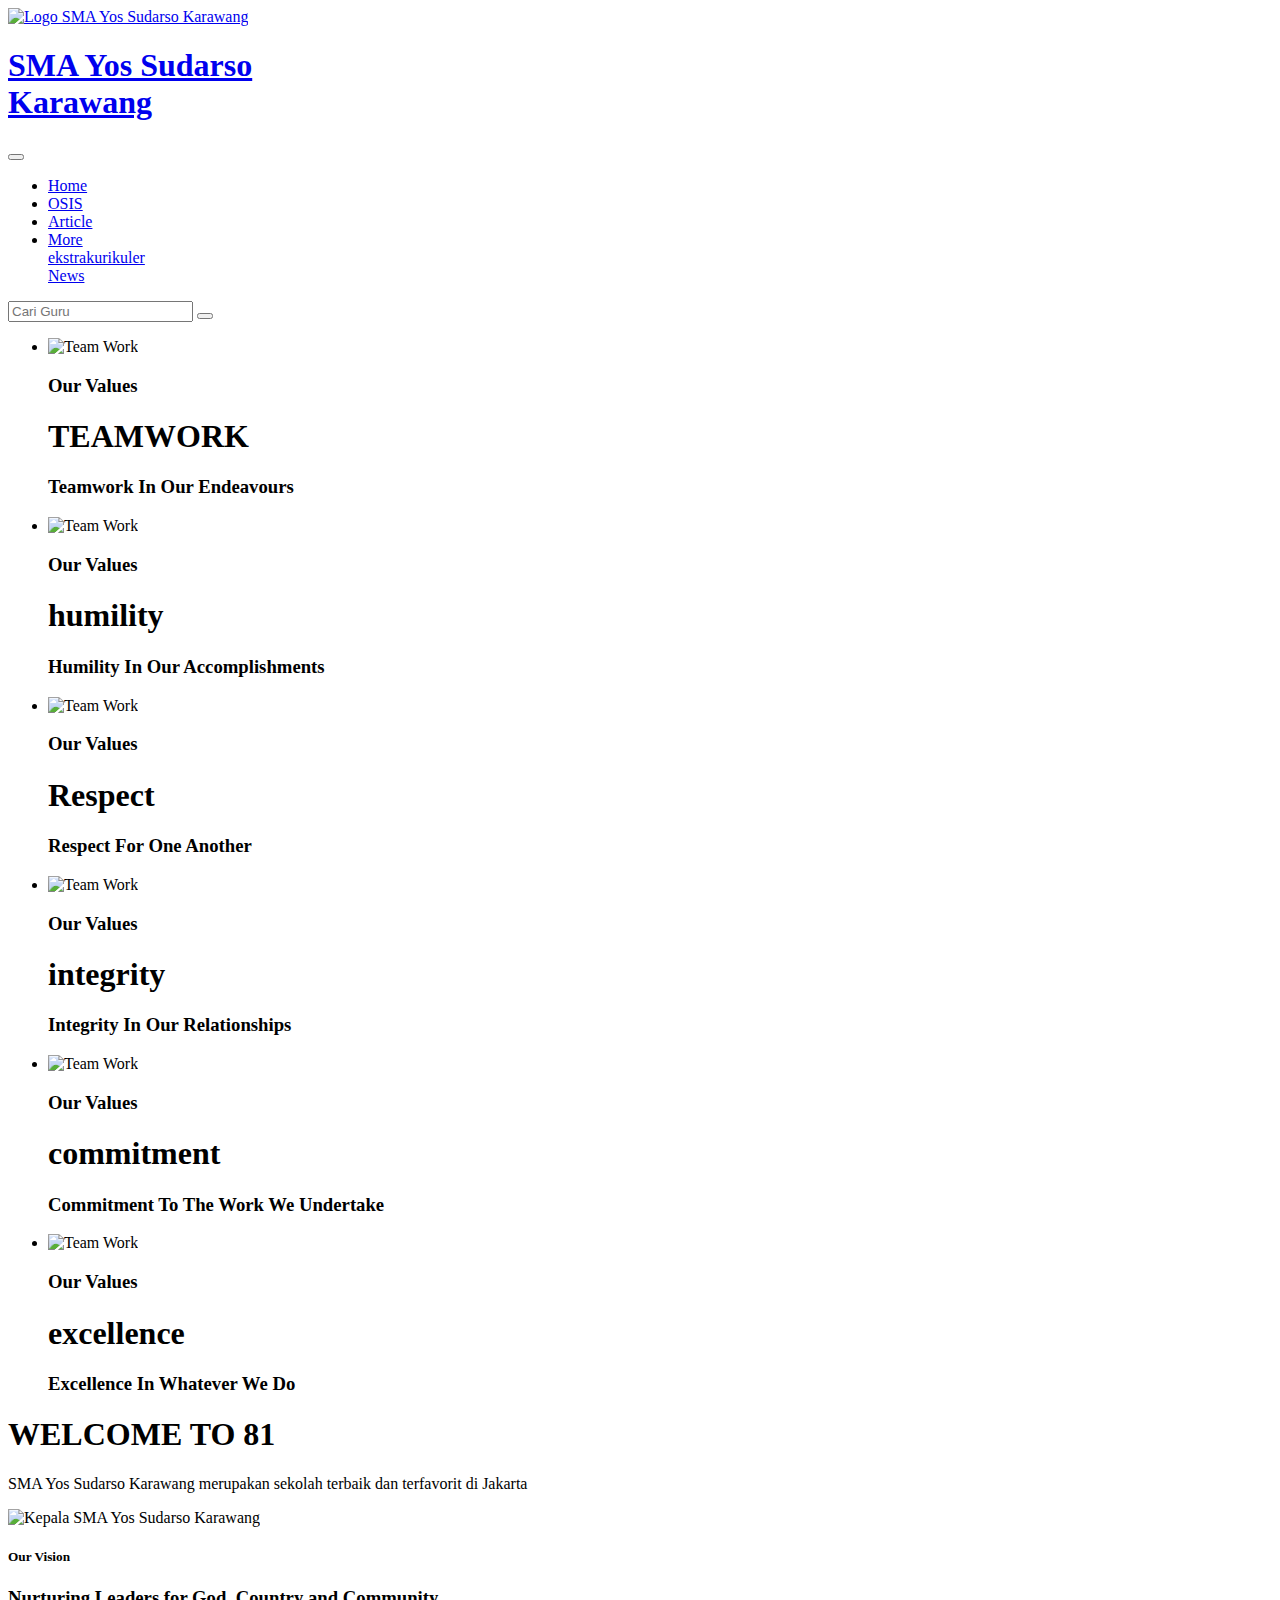
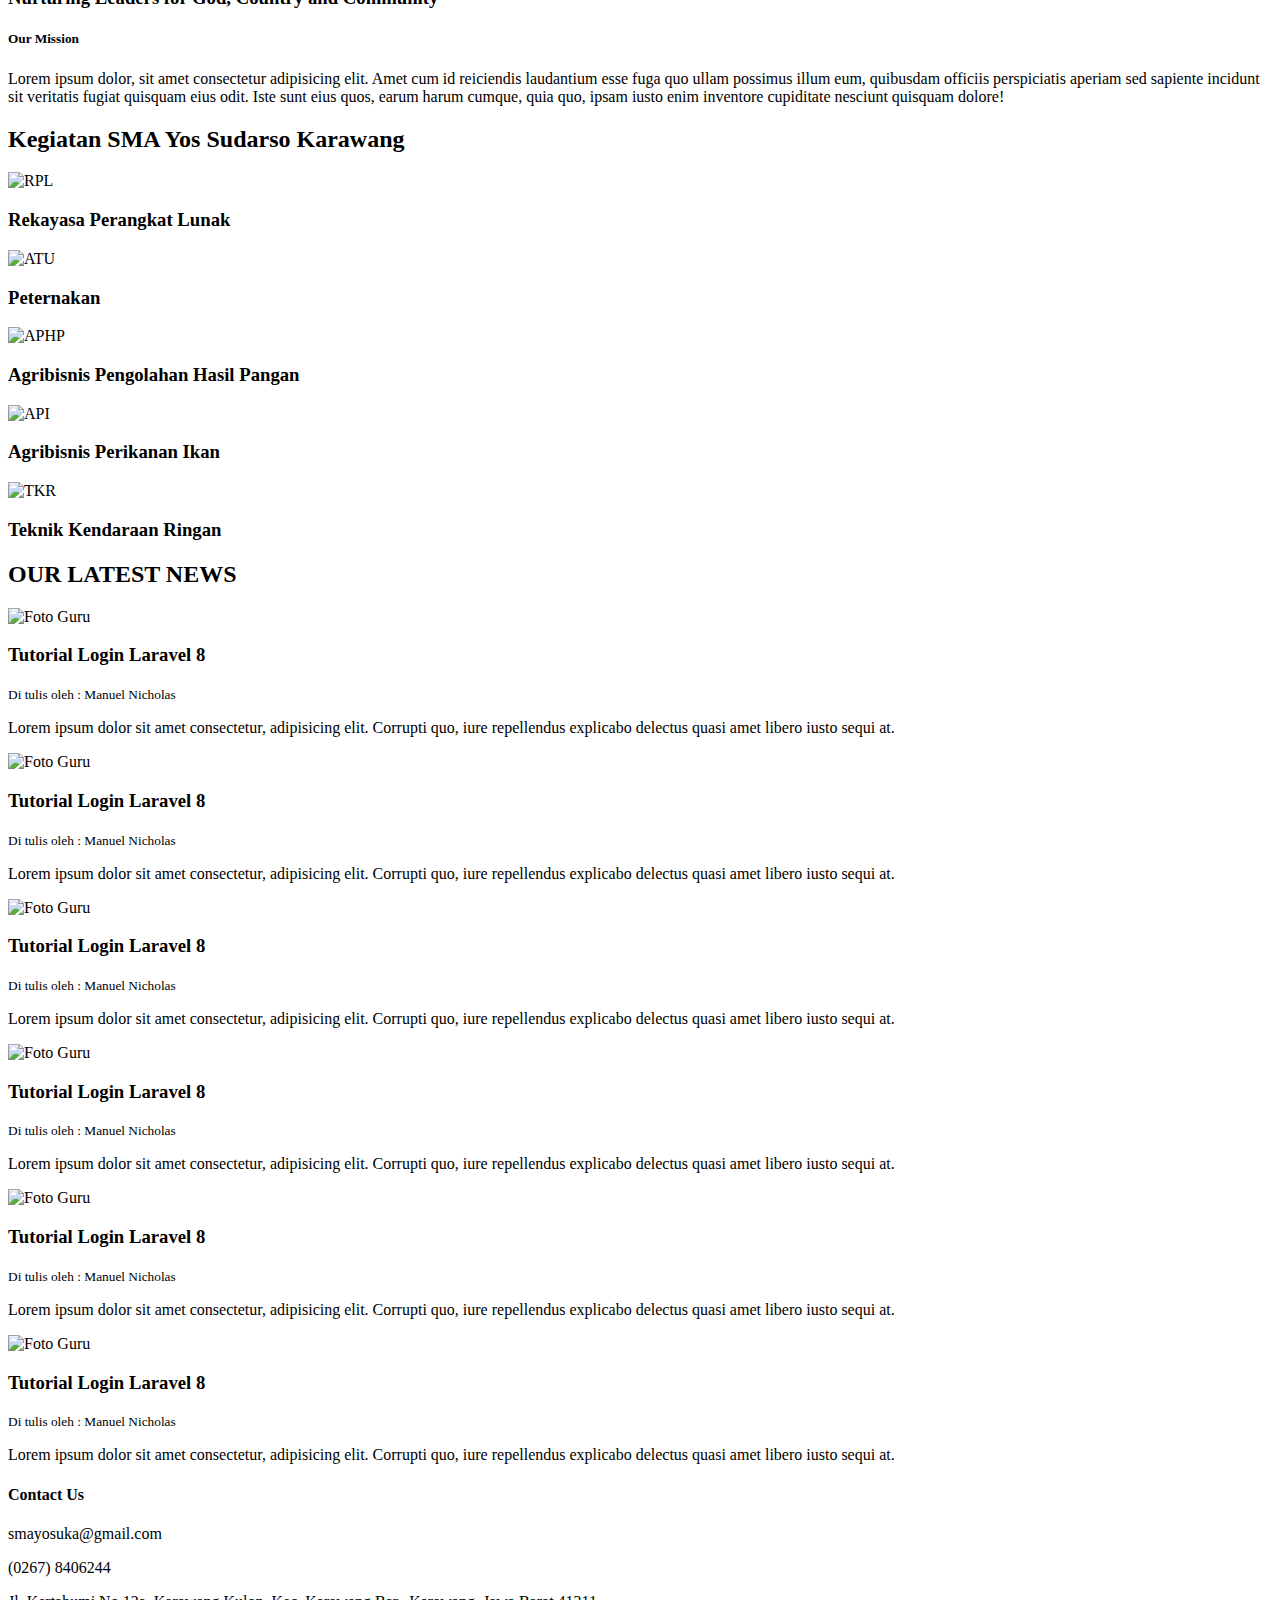
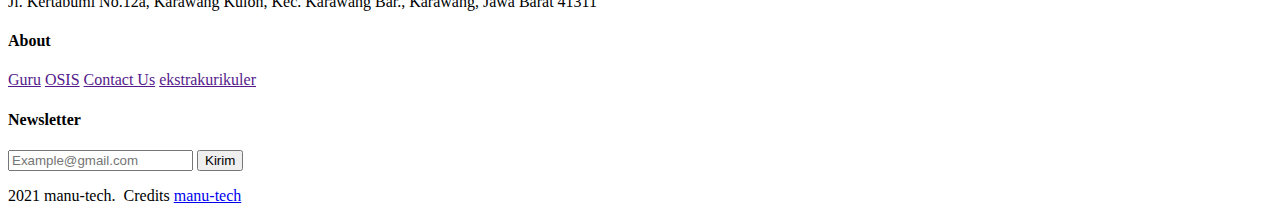
==== index.html @ bdf991b9 "Create index.html" ====
<!DOCTYPE html>
<html lang="en">

<head>
    <meta charset="UTF-8">
    <meta name="viewport" content="width=device-width, initial-scale=1.0">
    <meta http-equiv="Content-Type" content="text/html;charset=UTF-8">
    <meta http-equiv="X-UA-Compatible" content="IE=7">
    <meta http-equiv="X-UA-Compatible" content="ie=edge">
    <meta name="keywords" content="">
    <meta name="description" content="">

    <title>SMA Yos Sudarso Karawang</title>
    <link rel="stylesheet" href="css/style.css">
    <link rel="shortcut icon" href="images/logo81-transparent.png" type="image/x-icon">

    <!-- font awesome -->
    <link rel="stylesheet" href="https://cdnjs.cloudflare.com/ajax/libs/font-awesome/5.15.3/css/all.min.css" integrity="sha512-iBBXm8fW90+nuLcSKlbmrPcLa0OT92xO1BIsZ+ywDWZCvqsWgccV3gFoRBv0z+8dLJgyAHIhR35VZc2oM/gI1w==" crossorigin="anonymous" referrerpolicy="no-referrer" />

    <script src="https://cdnjs.cloudflare.com/ajax/libs/font-awesome/5.15.3/js/all.min.js" integrity="sha512-RXf+QSDCUQs5uwRKaDoXt55jygZZm2V++WUZduaU/Ui/9EGp3f/2KZVahFZBKGH0s774sd3HmrhUy+SgOFQLVQ==" crossorigin="anonymous" referrerpolicy="no-referrer"></script>


    <!-- boot <--></-->
    <link rel="stylesheet" href="https://cdn.jsdelivr.net/npm/bootstrap@4.6.0/dist/css/bootstrap.min.css" integrity="sha384-B0vP5xmATw1+K9KRQjQERJvTumQW0nPEzvF6L/Z6nronJ3oUOFUFpCjEUQouq2+l" crossorigin="anonymous">

    <script src="https://code.jquery.com/jquery-3.5.1.slim.min.js" integrity="sha384-DfXdz2htPH0lsSSs5nCTpuj/zy4C+OGpamoFVy38MVBnE+IbbVYUew+OrCXaRkfj" crossorigin="anonymous"></script>
    
    <script src="https://cdn.jsdelivr.net/npm/bootstrap@4.6.0/dist/js/bootstrap.bundle.min.js" integrity="sha384-Piv4xVNRyMGpqkS2by6br4gNJ7DXjqk09RmUpJ8jgGtD7zP9yug3goQfGII0yAns" crossorigin="anonymous"></script>


    <!-- lightslider -->
    <link rel="stylesheet" href="https://cdnjs.cloudflare.com/ajax/libs/lightslider/1.1.6/css/lightslider.css" integrity="sha512-+1GzNJIJQ0SwHimHEEDQ0jbyQuglxEdmQmKsu8KI7QkMPAnyDrL9TAnVyLPEttcTxlnLVzaQgxv2FpLCLtli0A==" crossorigin="anonymous" referrerpolicy="no-referrer" />
    
    <script src="https://cdnjs.cloudflare.com/ajax/libs/lightslider/1.1.6/js/lightslider.min.js" integrity="sha512-Gfrxsz93rxFuB7KSYlln3wFqBaXUc1jtt3dGCp+2jTb563qYvnUBM/GP2ZUtRC27STN/zUamFtVFAIsRFoT6/w==" crossorigin="anonymous" referrerpolicy="no-referrer"></script>
</head>

<body>
    <nav class="navbar navbar-expand-lg navbar-light  navbarHome fixed-top">
        <div class="container">

            <a class="navbar-brand" href="#">
                <img src="images/logo81-transparent.png" alt="Logo SMA Yos Sudarso Karawang">
                <h1>SMA Yos Sudarso<br>Karawang</h1>
            </a>

            <button class="navbar-toggler hamburger" type="button" data-toggle="collapse"
                data-target="#navbarSupportedContent" aria-controls="navbarSupportedContent" aria-expanded="false"
                aria-label="Toggle navigation">
                <span class="navbar-toggler-icon"></span>
            </button>

            <div class="collapse navbar-collapse" id="navbarSupportedContent">
                <ul class="navbar-nav mr-auto ml-auto">
                    <li class="nav-item active">
                        <a class="nav-link" href="index.html">Home</a>
                    </li>

                    <li class="nav-item active">
                        <a class="nav-link" href="OSIS.html">OSIS</a>
                    </li>

                    <li class="nav-item active">
                        <a class="nav-link" href="Guru.html">Article</a>
                    </li>

                    <li class="nav-item active">
                        <a href="#" class="nav-link dropdown-toggle" id="dropdownMenuLink" role="button"
                            data-toggle="dropdown" aria-haspopup="true" aria-expanded="false">
                            More
                        </a>

                        <div class="dropdown-menu" aria-labelledby="dropdownMenuOffset">
                            <a class="dropdown-item" href="ekstrakurikuler.html">ekstrakurikuler</a>
                            <div class="dropdown-divider"></div>
                            <a class="dropdown-item" href="kontak.html">News</a>
                        </div>
                    </li>
                </ul>
                <form class="form-inline my-2 my-lg-0">

                    <input class="form-control sm-2" type="search" placeholder="Cari Guru" aria-label="Search">

                    <button class="btn btn-primary sm-0" type="submit">
                        <i class="fas fa-search"></i>
                    </button>

                </form>
            </div>

        </div>
    </nav>




    <ul id="autoWidth" class="cs-hidden">
        <li class="item-a">
            <section class="slideshow">
                <img class="satu" src="images/banner-shd.png" alt="Team Work">
                <div class="shadow"></div>
                <div class="container">
                    <div class="mainText">
                        <div class="garis"></div>
                        <h3>Our Values</h3>
                        <h1>TEAMWORK</h1>
                    </div>

                    <h3>Teamwork In Our Endeavours</h3>
                </div>
            </section>
        </li>

        <li class="item-a">
            <section class="slideshow">
                <img class="dua" src="images/banner-shd.png" alt="Team Work">
                <div class="shadow"></div>
                <div class="container">
                    <div class="mainText">
                        <div class="garis"></div>
                        <h3>Our Values</h3>
                        <h1>humility</h1>
                    </div>

                    <h3>Humility In Our Accomplishments</h3>
                </div>
            </section>
        </li>

        <li class="item-a">
            <section class="slideshow">
                <img class="tiga" src="images/banner-shd.png" alt="Team Work">
                <div class="shadow"></div>
                <div class="container">
                    <div class="mainText">
                        <div class="garis"></div>
                        <h3>Our Values</h3>
                        <h1>Respect</h1>
                    </div>

                    <h3>Respect For One Another</h3>
                </div>
            </section>
        </li>

        <li class="item-a">
            <section class="slideshow">
                <img class="empat" src="images/banner-shd.png" alt="Team Work">
                <div class="shadow"></div>
                <div class="container">
                    <div class="mainText">
                        <div class="garis"></div>
                        <h3>Our Values</h3>
                        <h1>integrity</h1>
                    </div>

                    <h3>Integrity In Our Relationships</h3>
                </div>
            </section>
        </li>

        <li class="item-a">
            <section class="slideshow">
                <img class="lima" src="images/banner-shd.png" alt="Team Work">
                <div class="shadow"></div>
                <div class="container">
                    <div class="mainText">
                        <div class="garis"></div>
                        <h3>Our Values</h3>
                        <h1>commitment</h1>
                    </div>

                    <h3>Commitment To The Work We Undertake</h3>
                </div>
            </section>
        </li>


        <li class="item-a">
            <section class="slideshow">
                <img class="enam" src="images/banner-shd.png" alt="Team Work">
                <div class="shadow"></div>
                <div class="container">
                    <div class="mainText">
                        <div class="garis"></div>
                        <h3>Our Values</h3>
                        <h1>excellence</h1>
                    </div>

                    <h3>Excellence In Whatever We Do</h3>
                </div>
            </section>
        </li>

    </ul>







    <div class="sambutan">
        <h1>WELCOME TO 81</h1>
        <p>
            SMA Yos Sudarso Karawang merupakan sekolah terbaik dan terfavorit di Jakarta<br>
        </p>
    </div>


    <div class="kepsek">
        <div class="container">
            <img src="images/kepsek.png" alt="Kepala SMA Yos Sudarso Karawang">

            <div class="visiMisi">

                <div class="visi">
                    <h5>Our Vision</h5>
                    <h3>Nurturing Leaders for God, Country and Community</h3>
                </div>

                <div class="misi">
                    <h5>Our Mission</h5>
                    <p>
                        Lorem ipsum dolor, sit amet consectetur adipisicing elit. Amet cum id reiciendis laudantium esse
                        fuga quo ullam possimus illum eum, quibusdam officiis perspiciatis aperiam sed sapiente incidunt
                        sit veritatis fugiat quisquam eius odit. Iste sunt eius quos, earum harum cumque, quia quo,
                        ipsam iusto enim inventore cupiditate nesciunt quisquam dolore!
                    </p>
                </div>

            </div>

        </div>
    </div>


    <!-- jurusan -->
    <div class="jurusan">
        <div class="container">
            <h2>Kegiatan SMA Yos Sudarso Karawang</h2>

            <div class="boxJurusan">

                <div class="perBox">
                    <img src="images/1.jpg" alt="RPL">
                    <h3>Rekayasa Perangkat Lunak</h3>
                </div>

                <div class="perBox">
                    <img src="images/2.jpeg" alt="ATU">
                    <h3>Peternakan</h3>
                </div>

                <div class="perBox">
                    <img src="images/3.jpeg" alt="APHP">
                    <h3>Agribisnis Pengolahan Hasil Pangan</h3>
                </div>

                <div class="perBox">
                    <img src="images/4.jpeg" alt="API">
                    <h3>Agribisnis Perikanan Ikan</h3>
                </div>

                <!-- <div class="perBox">
                    <img src="images/6.jpg" alt="AKUTANSI">
                    <h3>Akutansi Keuangan & Lembaga</h3>
                </div> -->


                <div class="perBox">
                    <img src="images/5.jpeg" alt="TKR">
                    <h3>Teknik Kendaraan Ringan</h3>
                </div>

            </div>
        </div>
    </div>


    <div class="containerGuruHome container">
        <h2>OUR LATEST NEWS</h2>

        <div class="GuruHome">


            <a class="perGuruHome">
                <img src="images/1.jpg" alt="Foto Guru">
                <h3>Tutorial Login Laravel 8</h3>
                <small>Di tulis oleh : <span>Manuel Nicholas</span></small>
                <p>
                    Lorem ipsum dolor sit amet consectetur, adipisicing elit. Corrupti quo, iure repellendus explicabo
                    delectus quasi amet libero iusto sequi at.
                </p>
            </a>

            <a class="perGuruHome">
                <img src="images/1.jpg" alt="Foto Guru">
                <h3>Tutorial Login Laravel 8</h3>
                <small>Di tulis oleh : <span>Manuel Nicholas</span></small>
                <p>
                    Lorem ipsum dolor sit amet consectetur, adipisicing elit. Corrupti quo, iure repellendus explicabo
                    delectus quasi amet libero iusto sequi at.
                </p>
            </a>


            <a class="perGuruHome">
                <img src="images/1.jpg" alt="Foto Guru">
                <h3>Tutorial Login Laravel 8</h3>
                <small>Di tulis oleh : <span>Manuel Nicholas</span></small>
                <p>
                    Lorem ipsum dolor sit amet consectetur, adipisicing elit. Corrupti quo, iure repellendus explicabo
                    delectus quasi amet libero iusto sequi at.
                </p>
            </a>


            <a class="perGuruHome">
                <img src="images/1.jpg" alt="Foto Guru">
                <h3>Tutorial Login Laravel 8</h3>
                <small>Di tulis oleh : <span>Manuel Nicholas</span></small>
                <p>
                    Lorem ipsum dolor sit amet consectetur, adipisicing elit. Corrupti quo, iure repellendus
                    explicabo
                    delectus quasi amet libero iusto sequi at.
                </p>
            </a>


            <a class="perGuruHome">
                <img src="images/1.jpg" alt="Foto Guru">
                <h3>Tutorial Login Laravel 8</h3>
                <small>Di tulis oleh : <span>Manuel Nicholas</span></small>
                <p>
                    Lorem ipsum dolor sit amet consectetur, adipisicing elit. Corrupti quo, iure repellendus
                    explicabo
                    delectus quasi amet libero iusto sequi at.
                </p>
            </a>


            <a class="perGuruHome">
                <img src="images/1.jpg" alt="Foto Guru">
                <h3>Tutorial Login Laravel 8</h3>
                <small>Di tulis oleh : <span>Manuel Nicholas</span></small>
                <p>
                    Lorem ipsum dolor sit amet consectetur, adipisicing elit. Corrupti quo, iure repellendus
                    explicabo
                    delectus quasi amet libero iusto sequi at.
                </p>
            </a>



        </div>
    </div>
















    <!-- sosmed icon -->
    <div class="iconBox">
        <a href="" class="perIconBox wa">
            <i class="fab fa-whatsapp"></i>
        </a>

        <a href="" class="perIconBox fb">
            <i class="fab fa-facebook-f"></i>
        </a>

        <a href="" class="perIconBox ig">
            <i class="fab fa-instagram"></i>
        </a>

        <a href="" class="perIconBox yt">
            <i class="fab fa-youtube"></i>
        </a>

        <a href="" class="perIconBox linkin">
            <i class="fab fa-linkedin-in"></i>
        </a>
    </div>

    <div class="footer">

        <div class="container">
            <div class="row">
                <div class="col-md-4">
                    <h4 class="my-4 text-white text-center">Contact Us</h4>

                    <div class="footerContactUs">

                        <div class="perFooterContactUs">
                            <i class="fas text-white fa-envelope"></i>
                            <p class="text-white">smayosuka@gmail.com</p>
                        </div>

                        <div class="perFooterContactUs">
                            <i class="fas text-white fa-phone-alt"></i>
                            <p class="text-white">(0267) 8406244</p>
                        </div>

                        <div class="perFooterContactUs">
                            <i class="fas text-white fa-road"></i>
                            <p class="text-white"> Jl. Kertabumi No.12a, Karawang Kulon, Kec. Karawang Bar., Karawang, Jawa Barat 41311</p>
                        </div>

                    </div>

                </div>






                <div class="col-md-4">
                    <h4 class="my-4 text-center text-white">About</h4>
                    <div class="footerAbout">
                        <a href="" class="text-white">Guru</a>
                        <a href="" class="text-white">OSIS</a>
                        <a href="" class="text-white">Contact Us</a>
                        <a href="" class="text-white">ekstrakurikuler</a>
                    </div>
                </div>


                <div class="col-md-4 text-center">
                    <h4 class="my-4 text-white">Newsletter</h4>
                    <form>

                        <div class="form-group">
                            <input class="form-control" type="search" placeholder="Example@gmail.com"
                                aria-label="Search">
                            <button class="btn btn-primary btn-newsletter" type="submit">Kirim</button>
                        </div>

                    </form>
                </div>
            </div>
        </div>
    </div>












    <div class="footerCopyright">
        <p class="text-white">
            <i class="far fa-copyright"></i>2021 <span>manu-tech</span>.&nbsp; Credits <a
                href="https://github.com/kelinforjenni">manu-tech</a>
        </p>
    </div>




    <script src="js/script.js"></script>
</body>

</html>
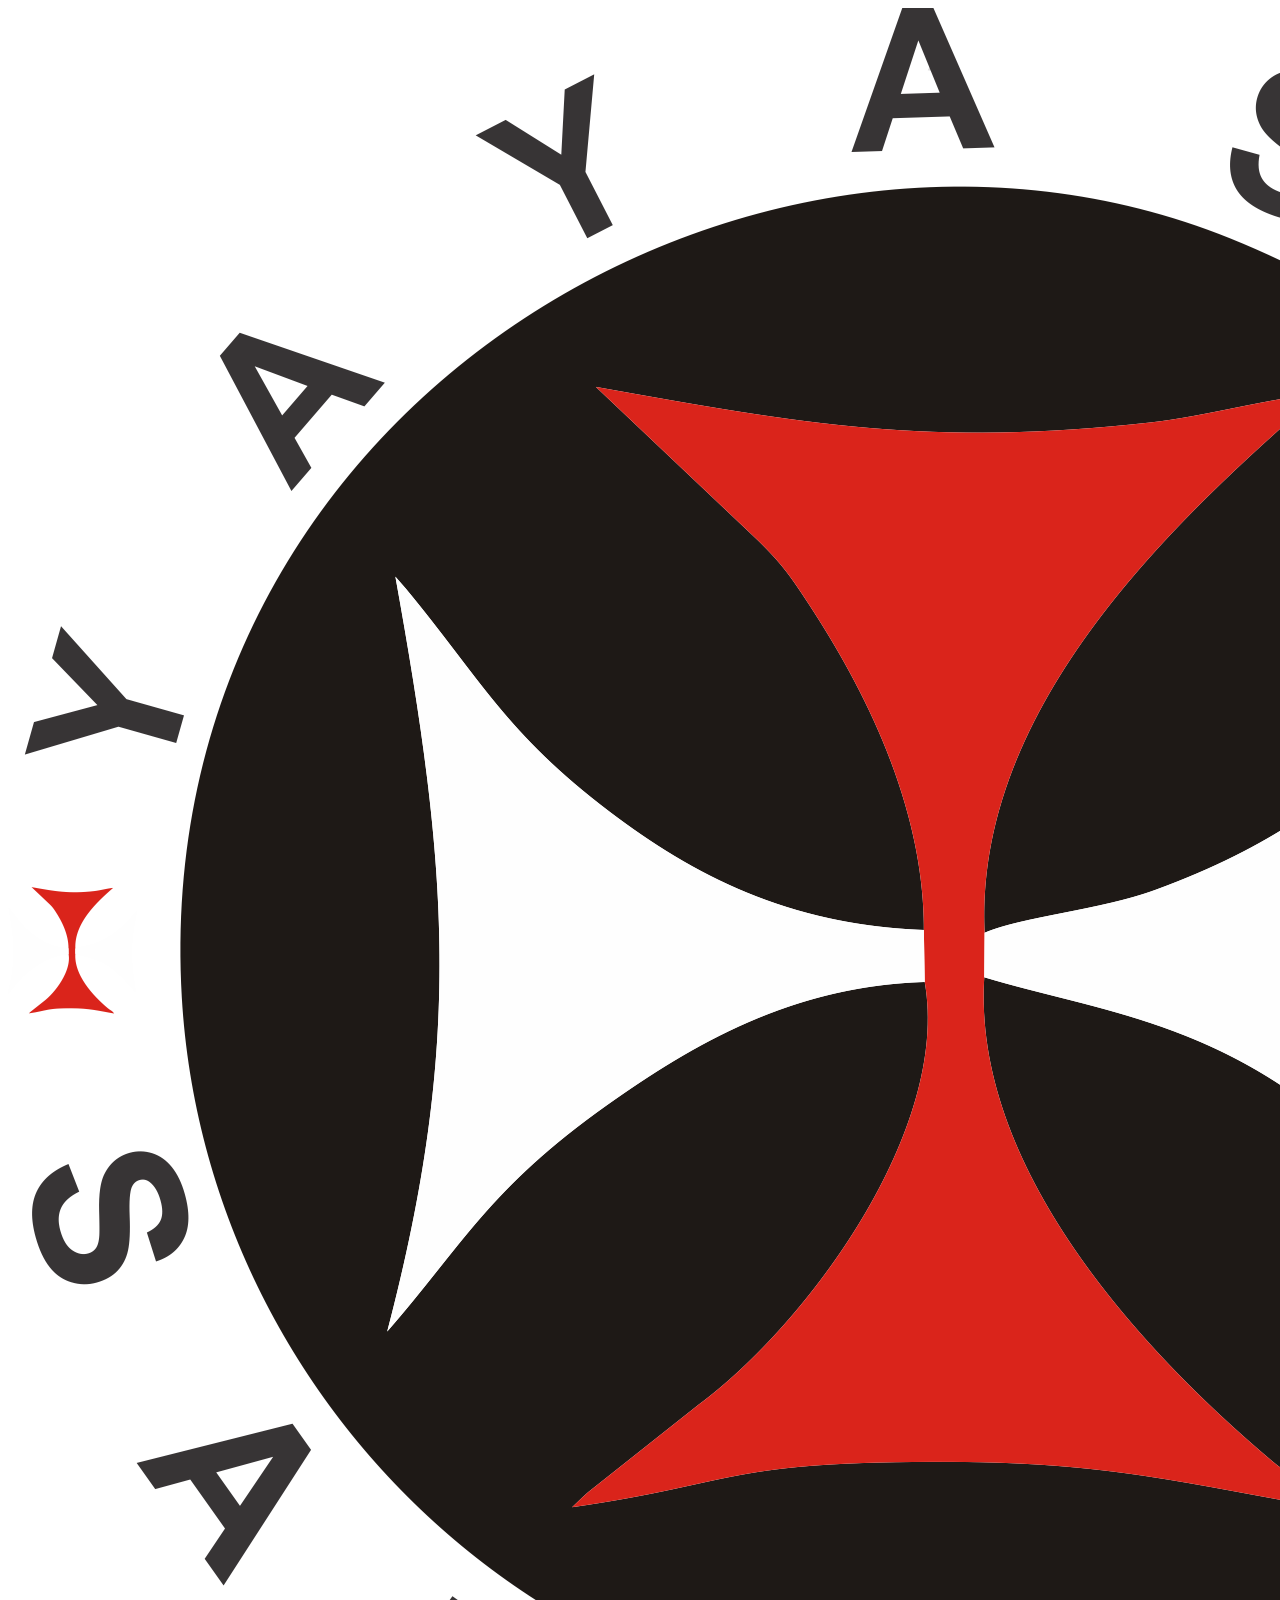
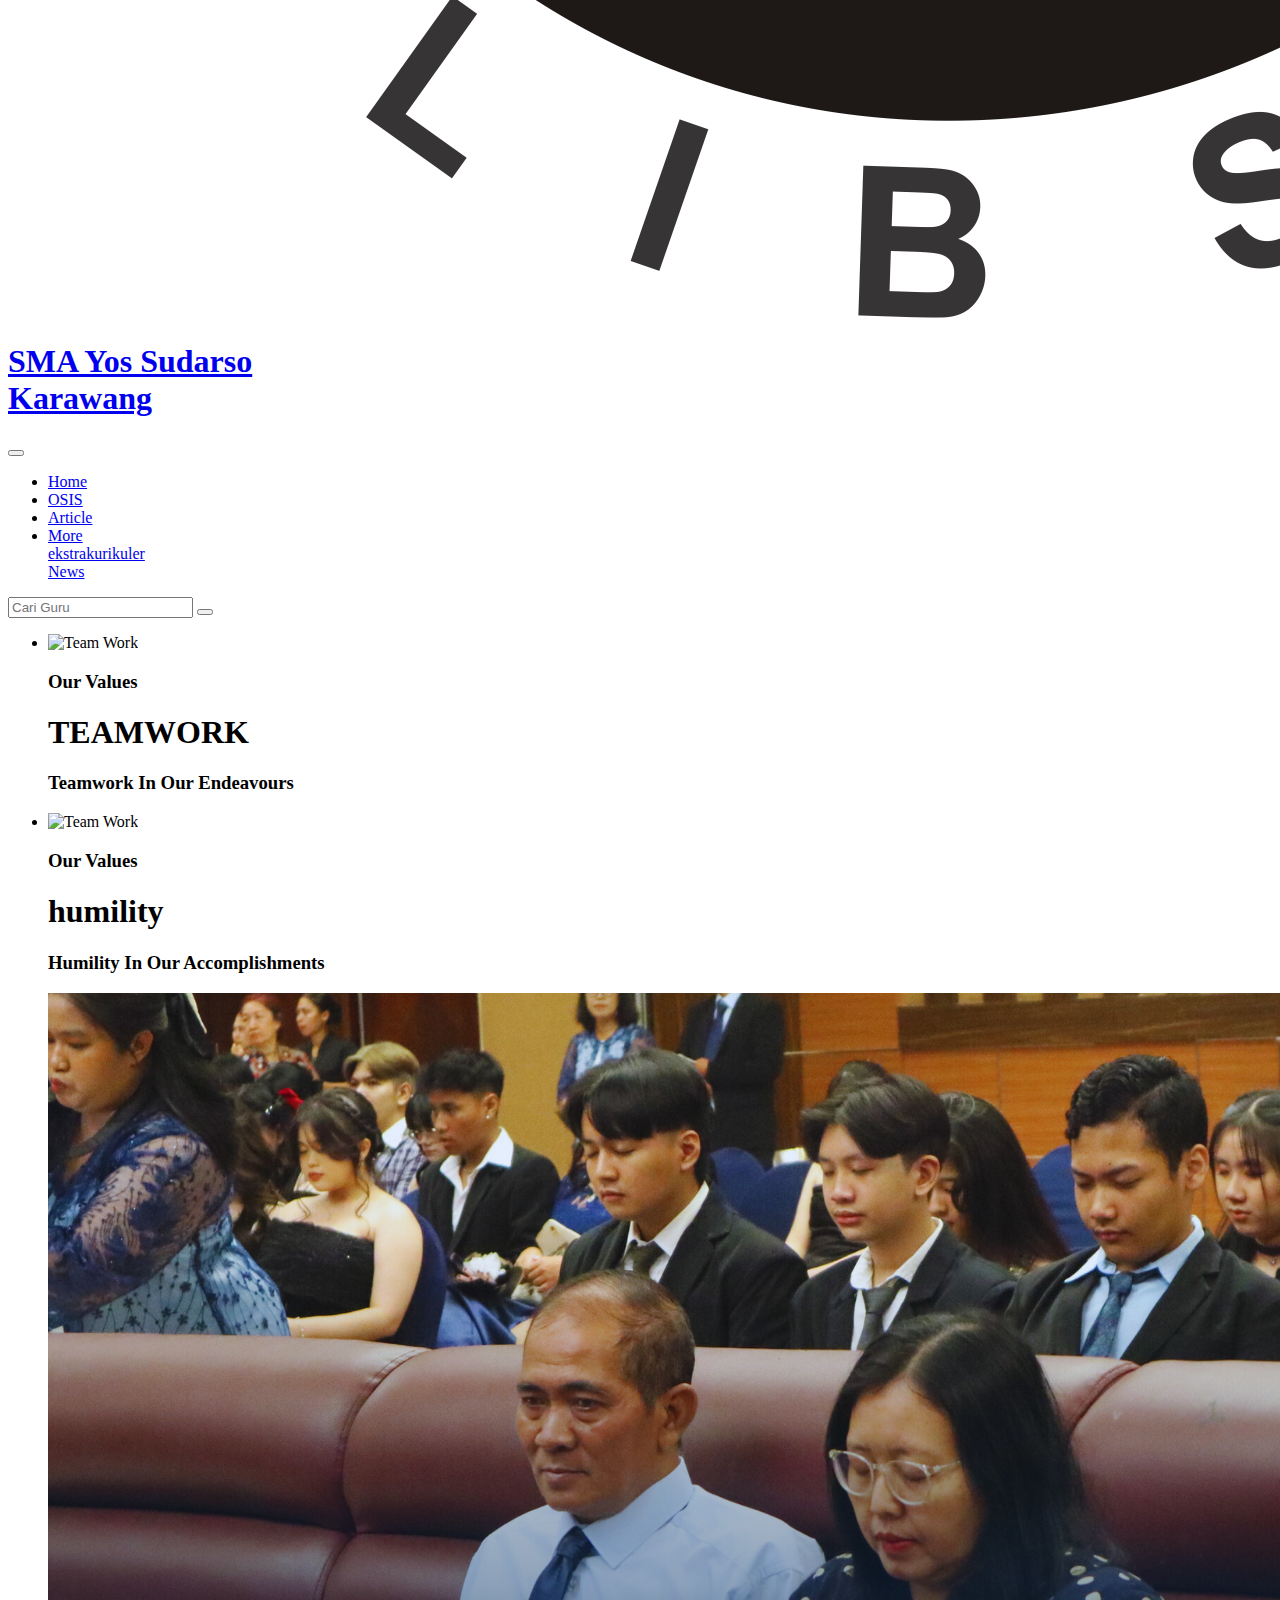
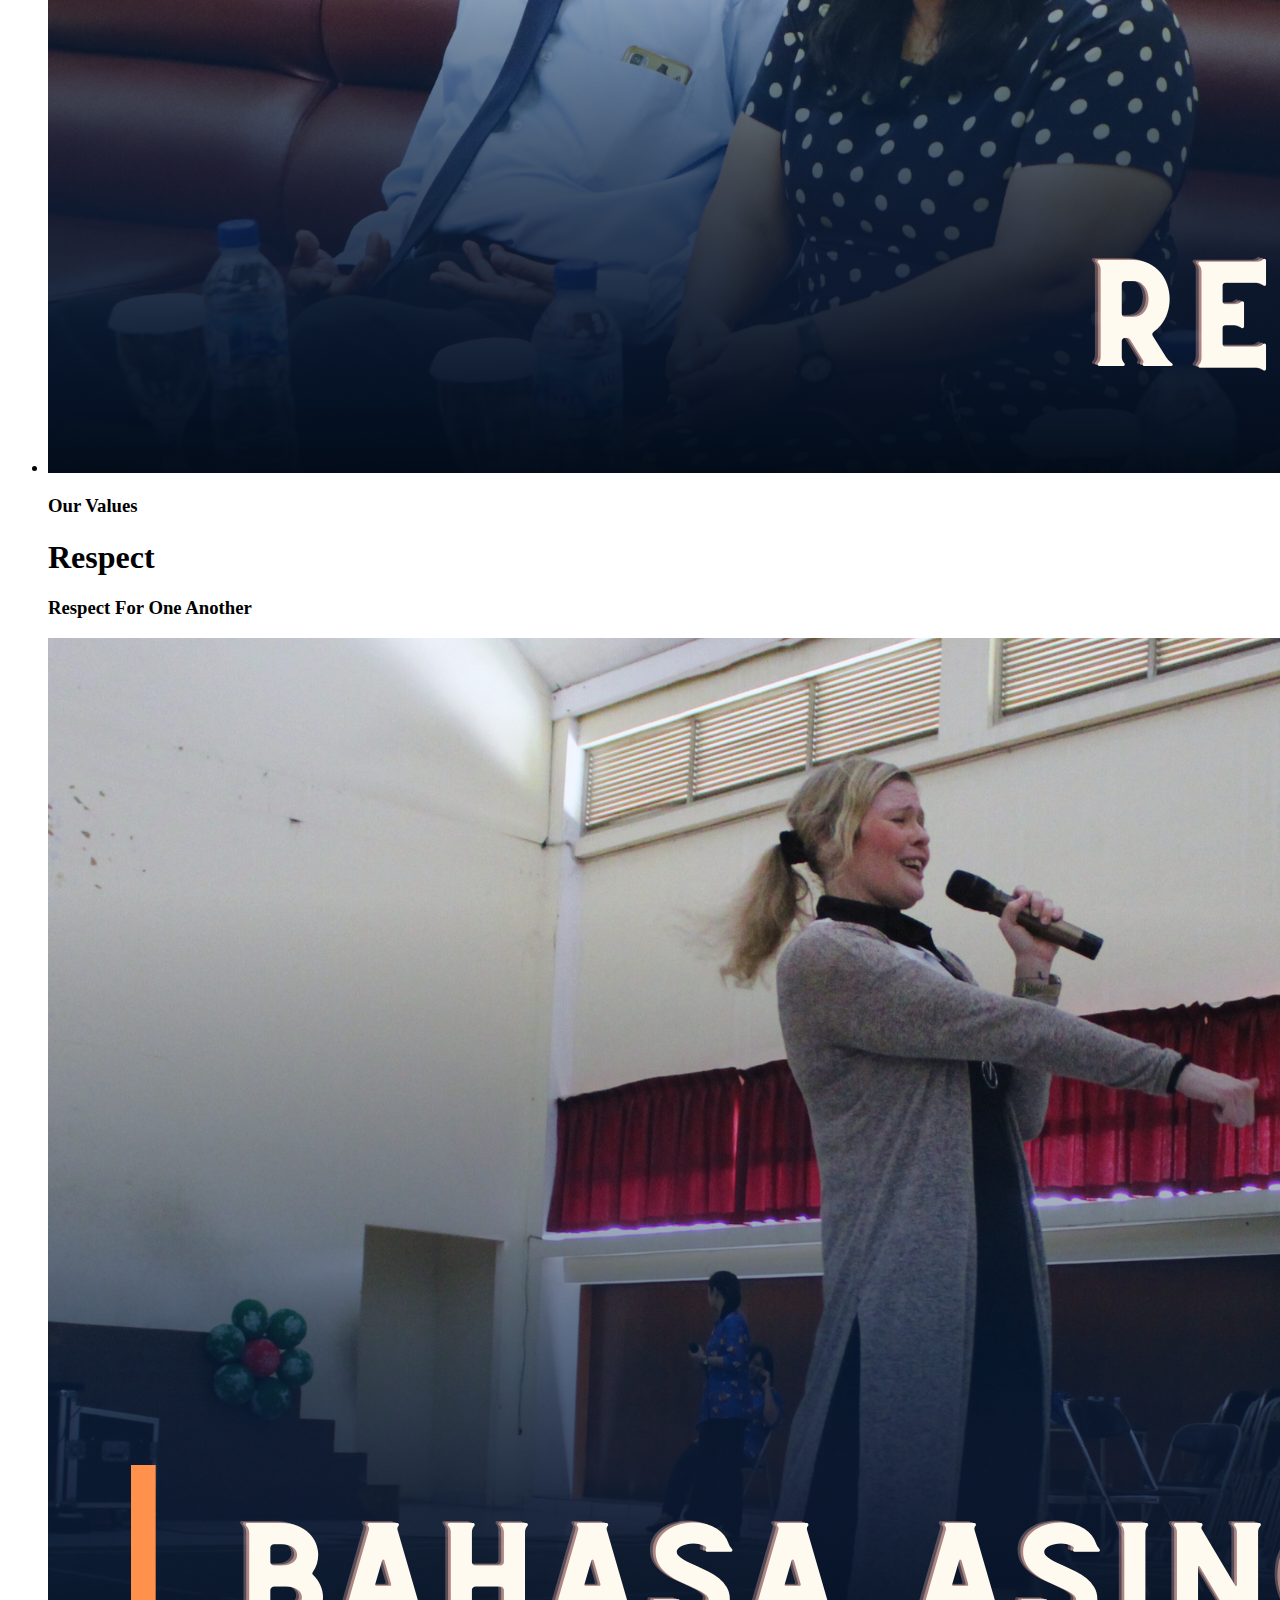
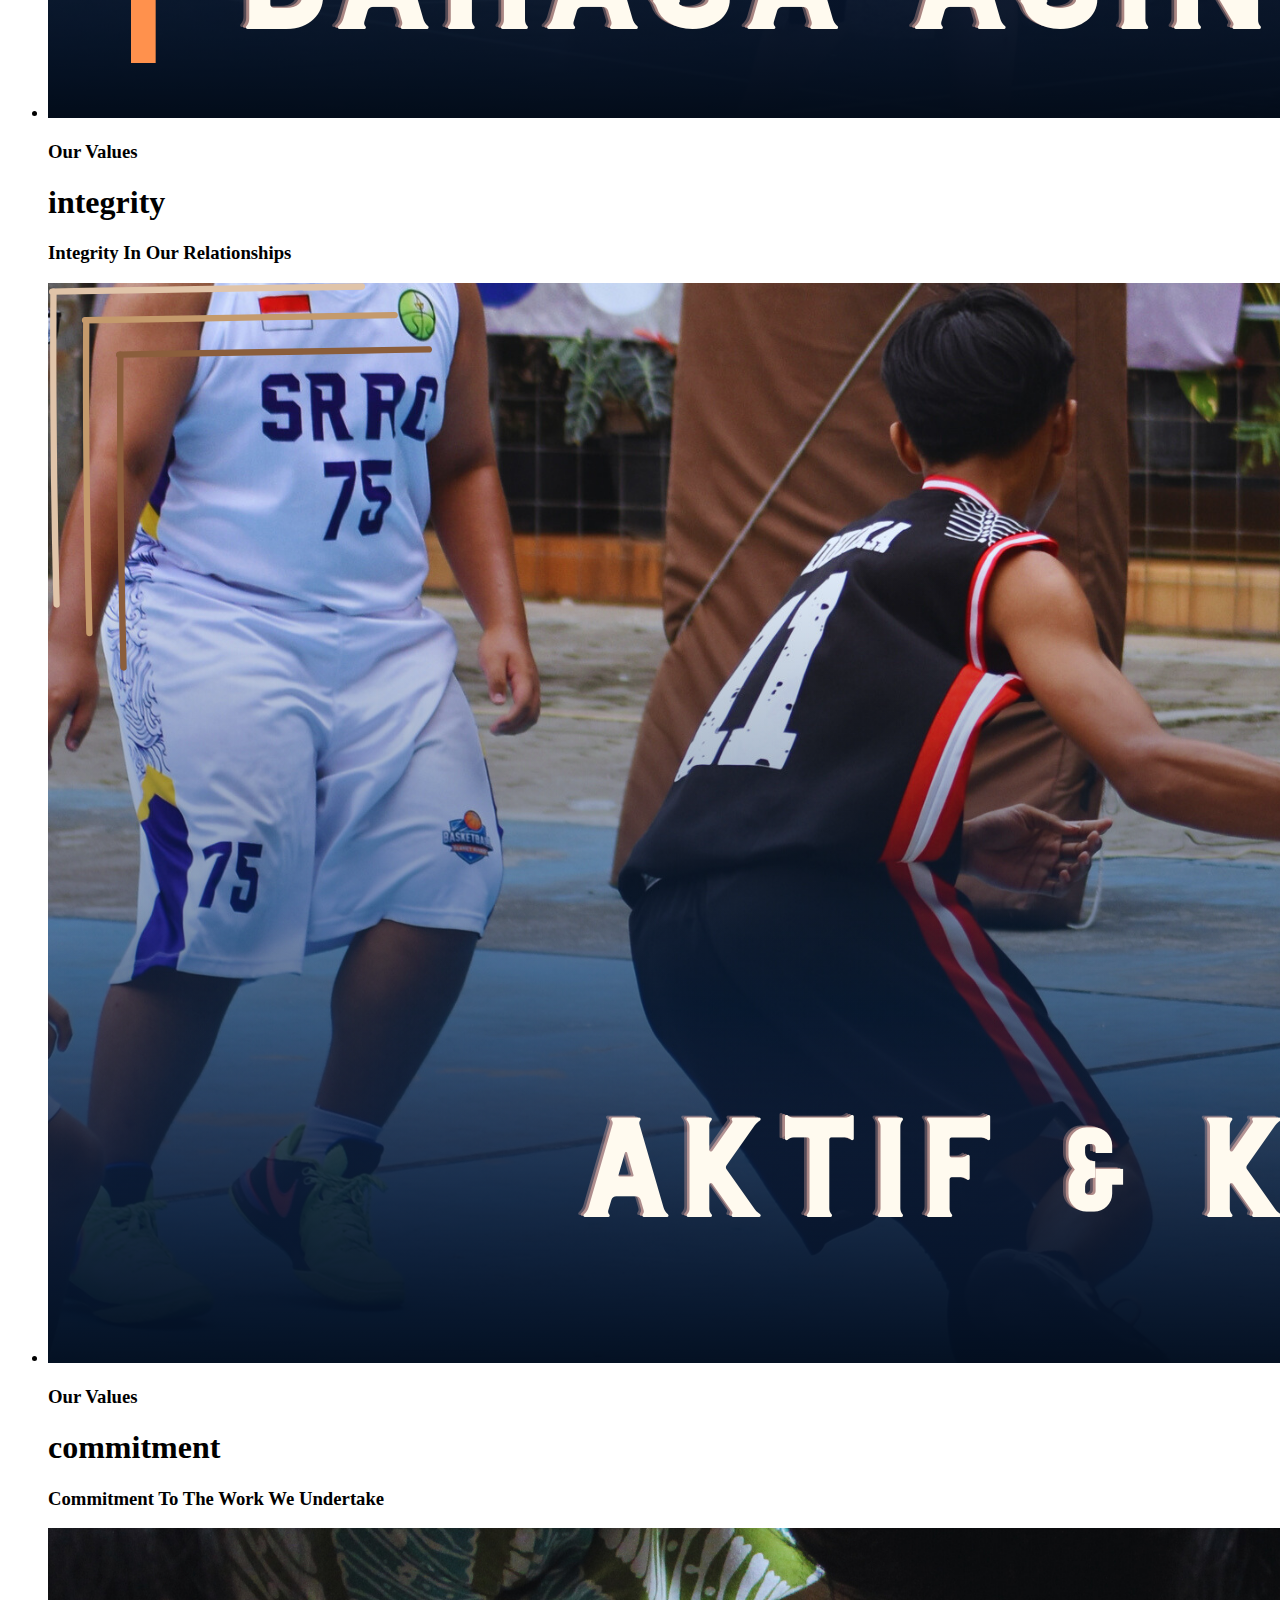
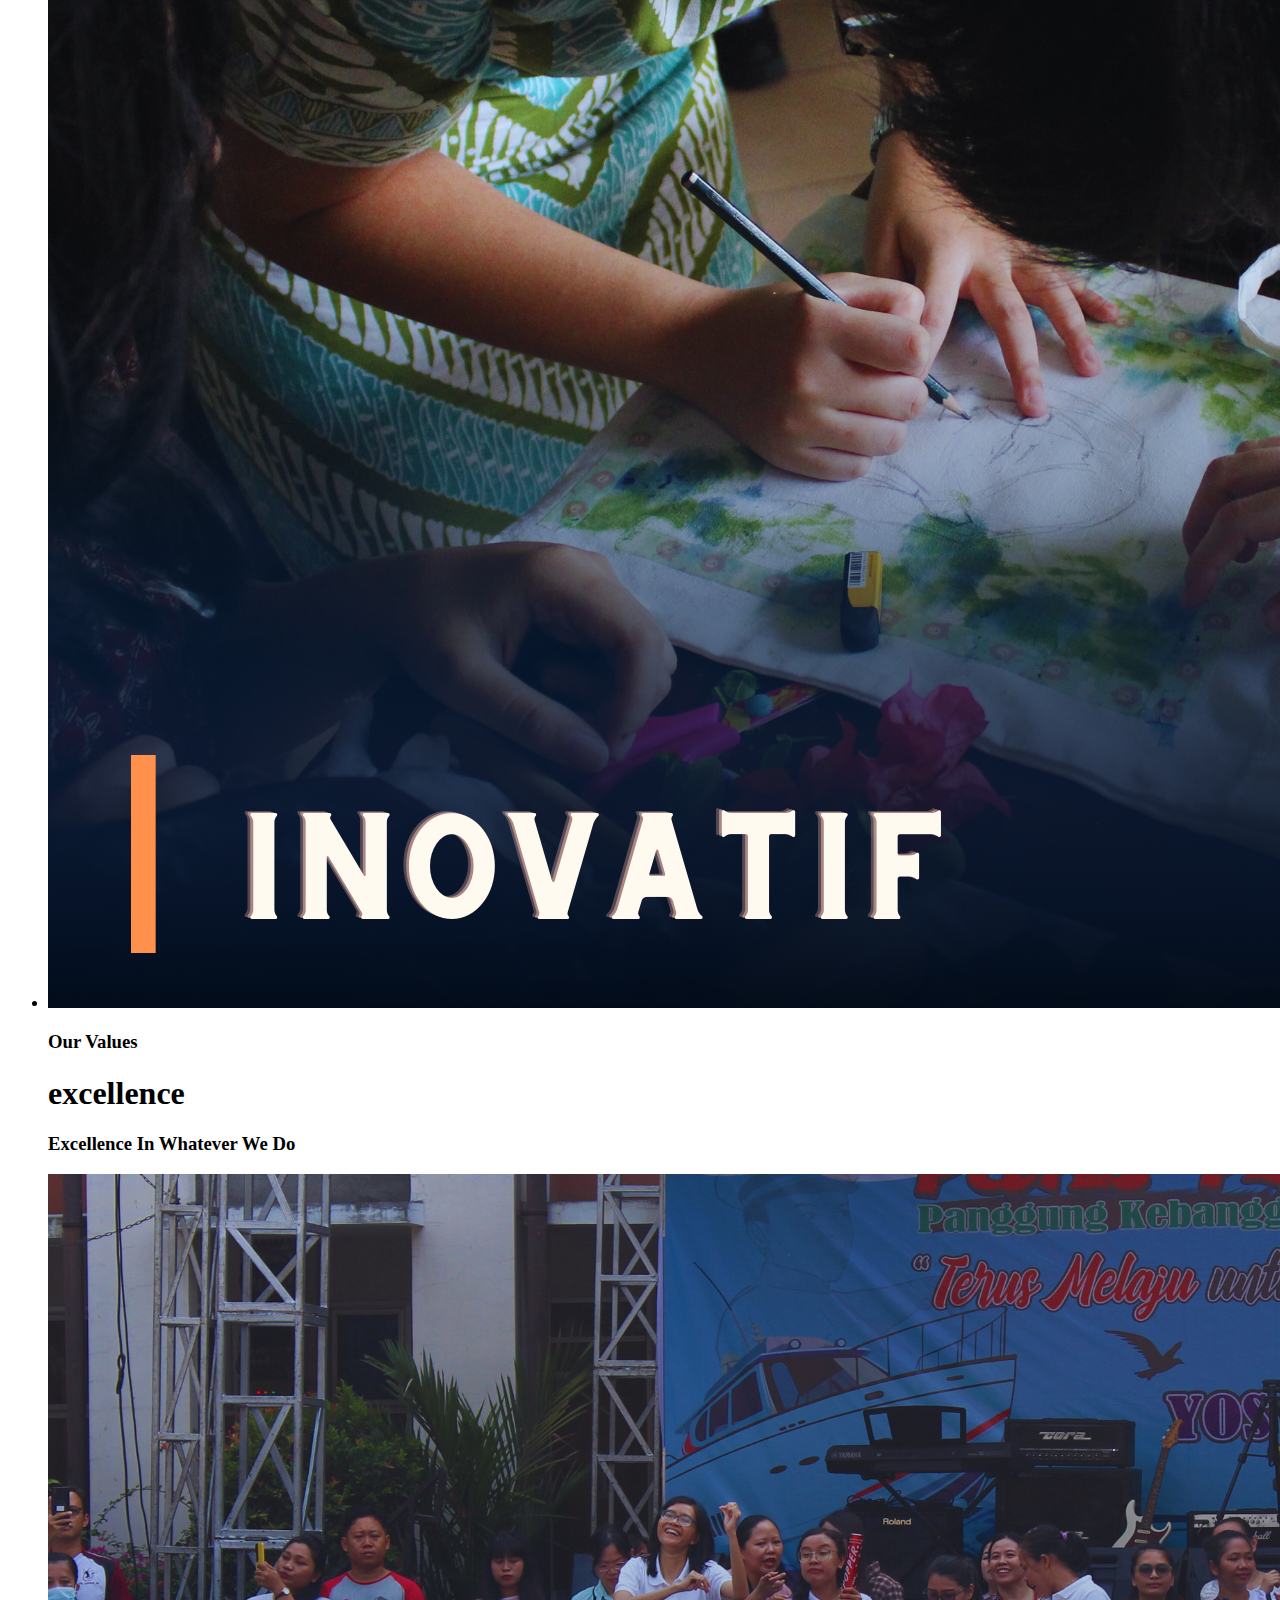
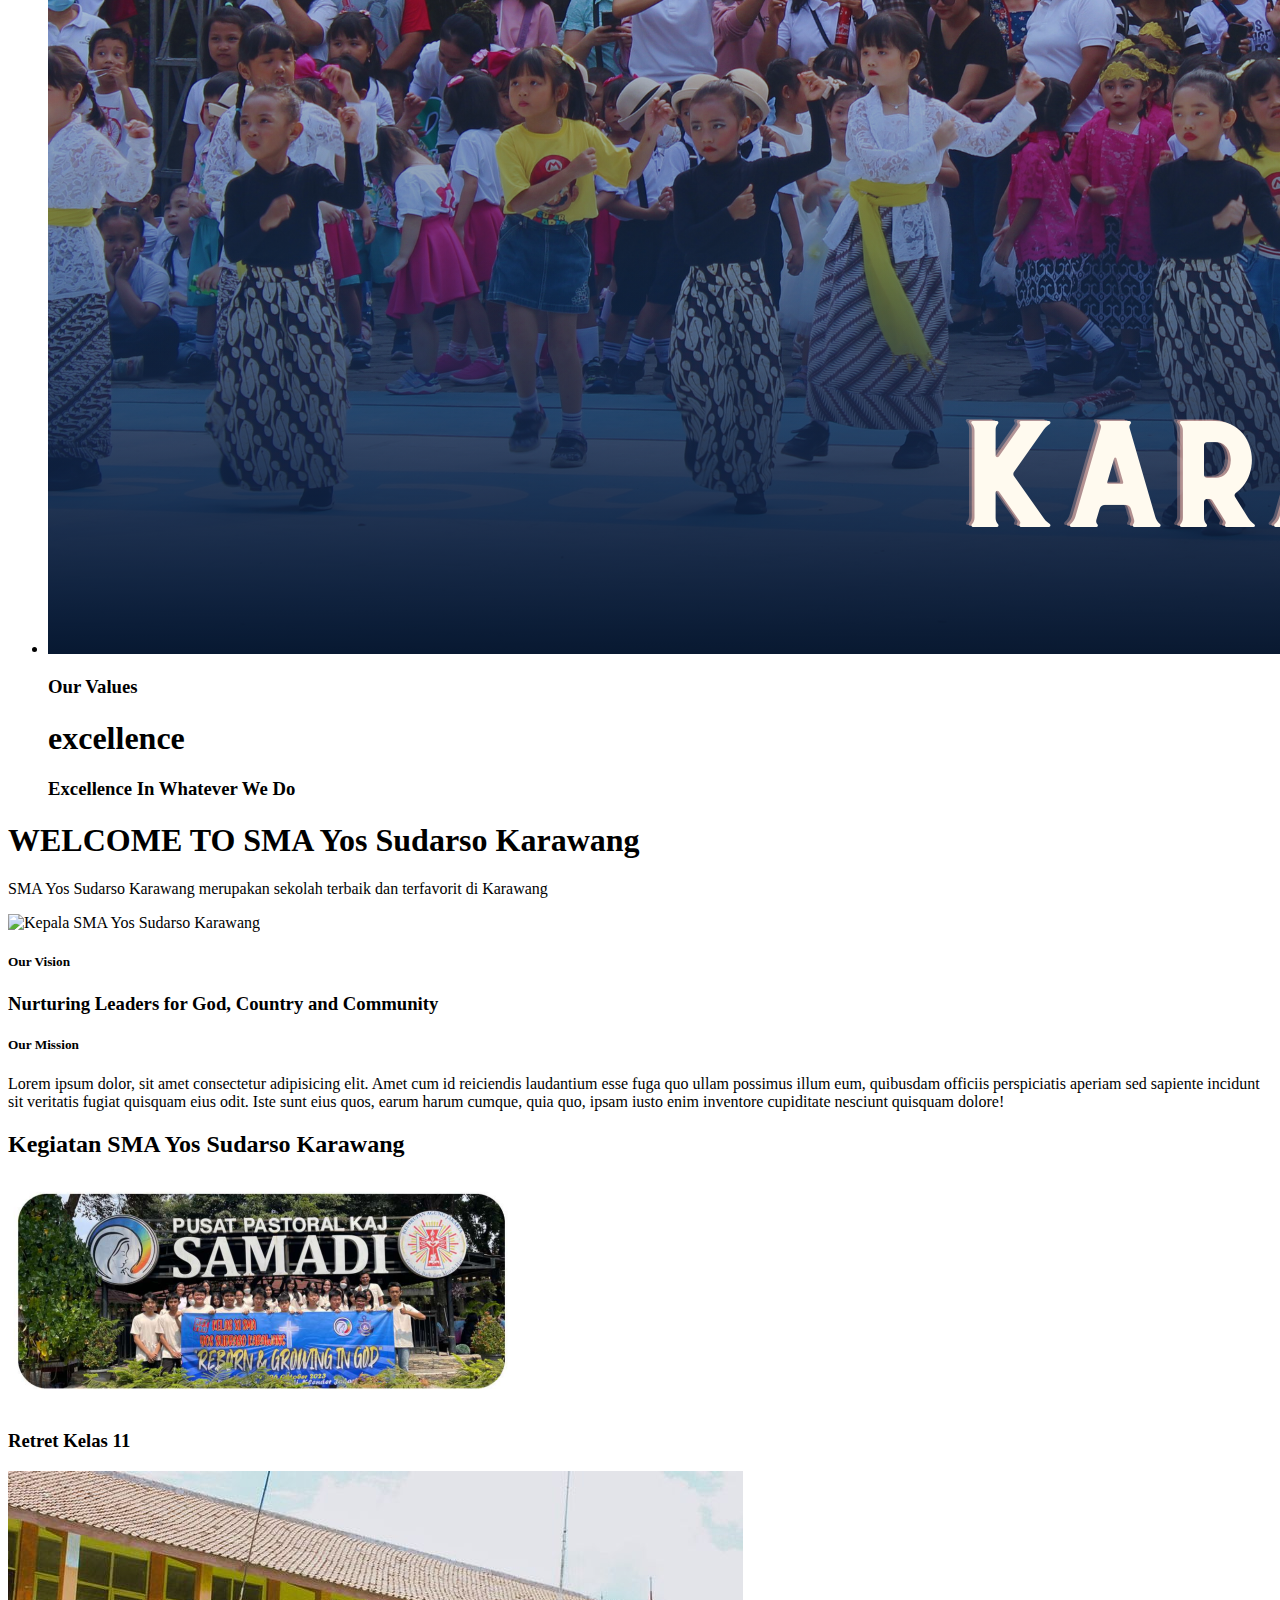
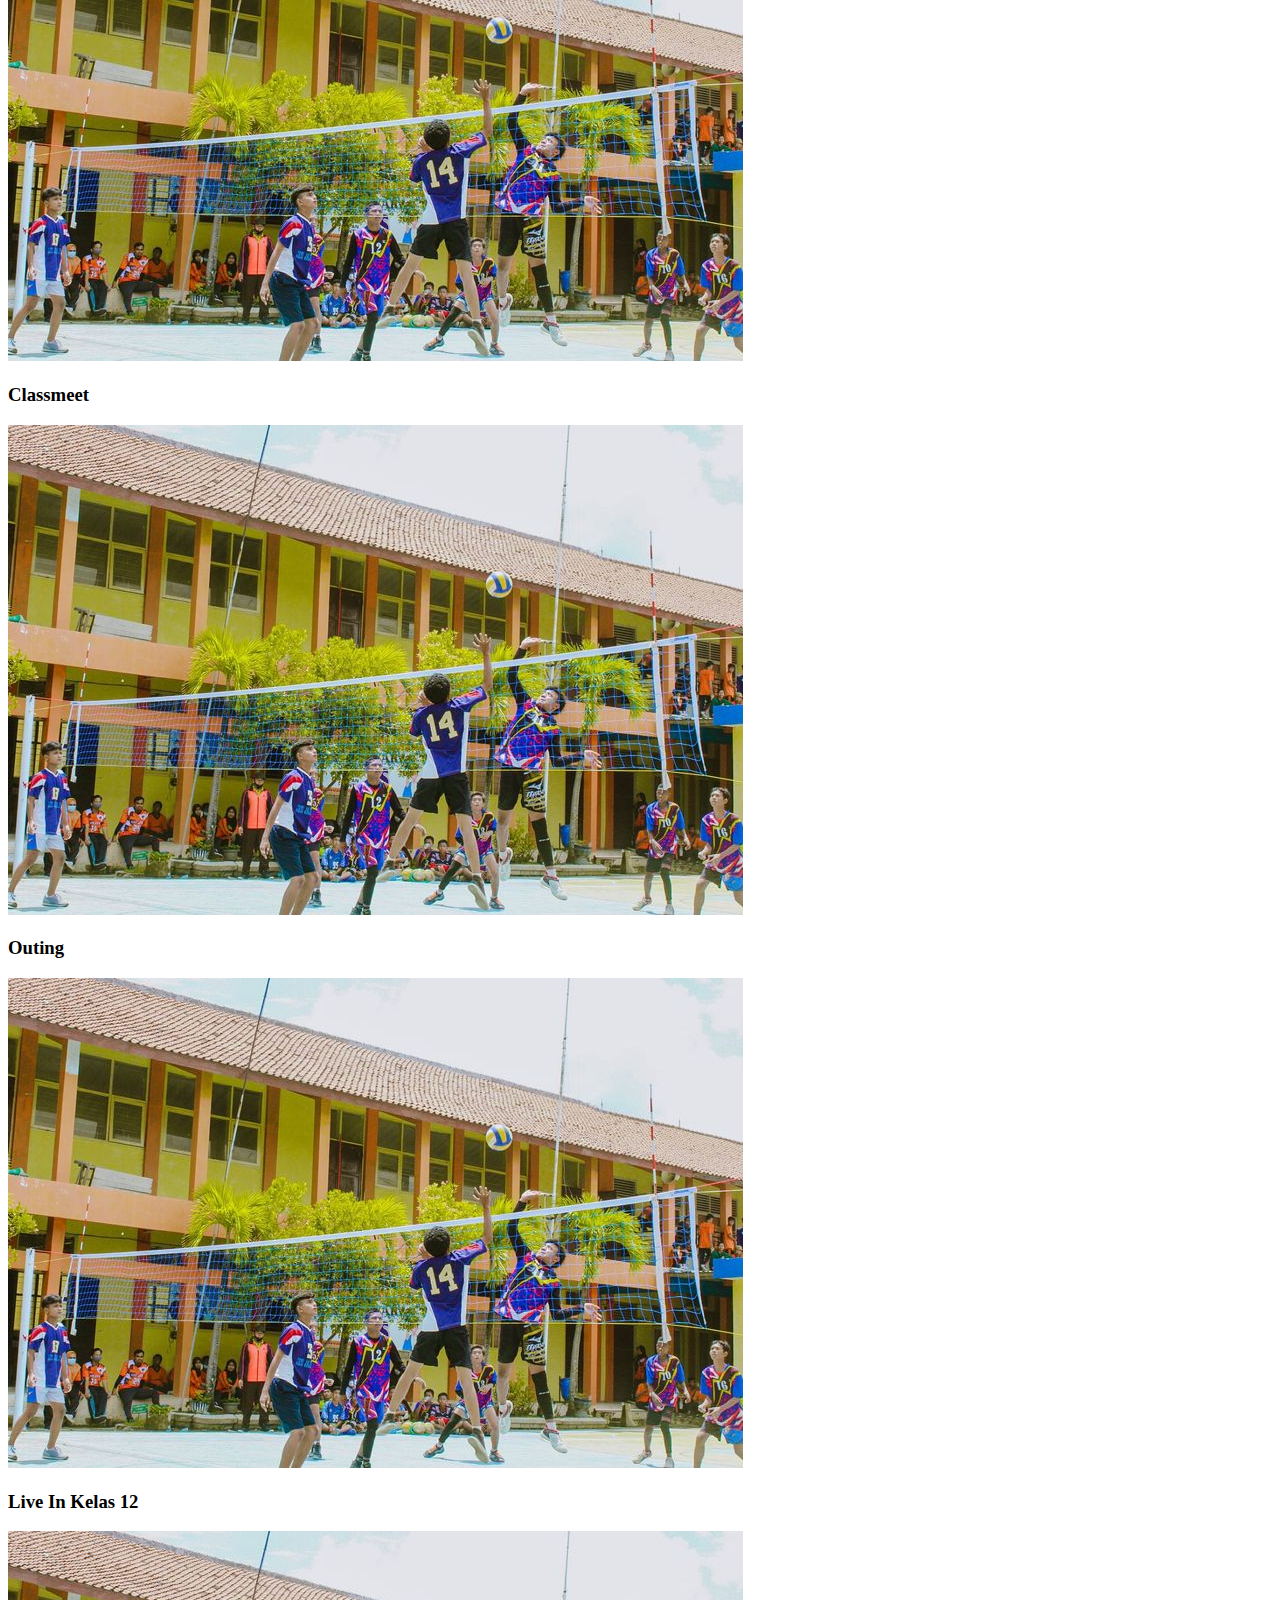
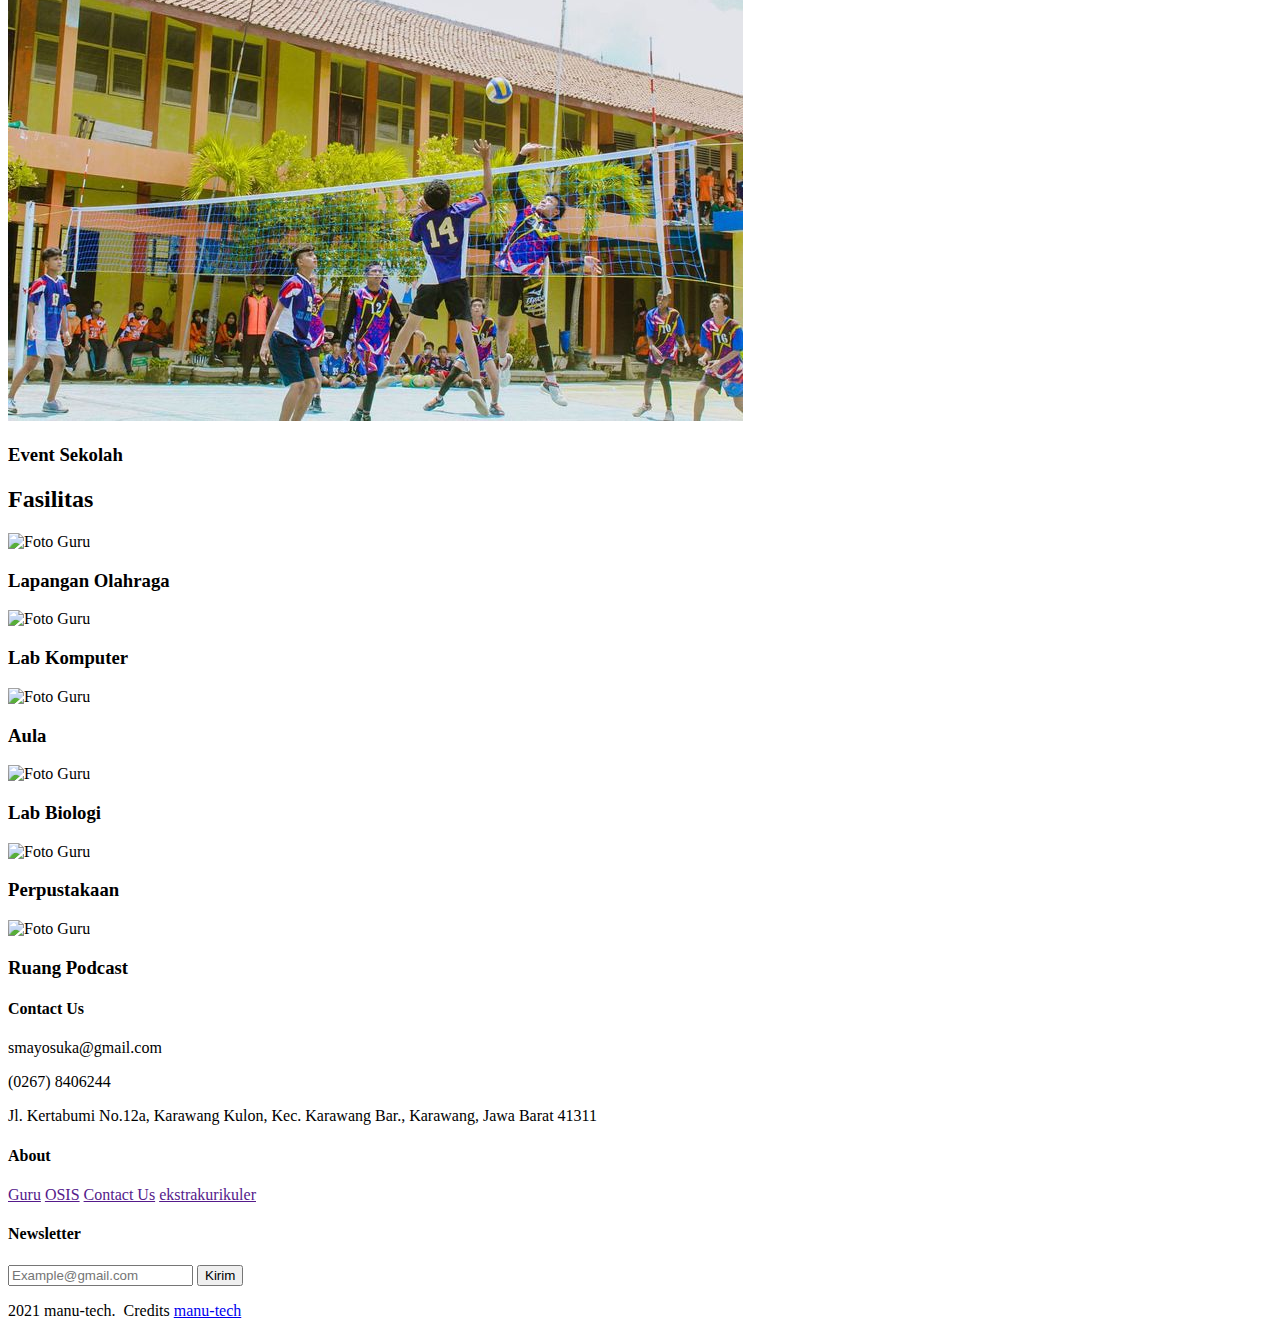
==== commit e966f9e5: "Update index.html" ====
--- a/index.html
+++ b/index.html
@@ -12,7 +12,7 @@
 
     <title>SMA Yos Sudarso Karawang</title>
     <link rel="stylesheet" href="css/style.css">
-    <link rel="shortcut icon" href="images/logo81-transparent.png" type="image/x-icon">
+    <link rel="shortcut icon" href="Logo Salib Suci PNG.png" type="image/x-icon">
 
     <!-- font awesome -->
     <link rel="stylesheet" href="https://cdnjs.cloudflare.com/ajax/libs/font-awesome/5.15.3/css/all.min.css" integrity="sha512-iBBXm8fW90+nuLcSKlbmrPcLa0OT92xO1BIsZ+ywDWZCvqsWgccV3gFoRBv0z+8dLJgyAHIhR35VZc2oM/gI1w==" crossorigin="anonymous" referrerpolicy="no-referrer" />
@@ -39,7 +39,7 @@
         <div class="container">
 
             <a class="navbar-brand" href="#">
-                <img src="images/logo81-transparent.png" alt="Logo SMA Yos Sudarso Karawang">
+                <img src="Logo Salib Suci PNG.png" alt="Logo SMA Yos Sudarso Karawang">
                 <h1>SMA Yos Sudarso<br>Karawang</h1>
             </a>
 
@@ -112,7 +112,7 @@
 
         <li class="item-a">
             <section class="slideshow">
-                <img class="dua" src="images/banner-shd.png" alt="Team Work">
+                <img class="dua" src="2_20240808_144506_0001.png" alt="Team Work">
                 <div class="shadow"></div>
                 <div class="container">
                     <div class="mainText">
@@ -128,7 +128,7 @@
 
         <li class="item-a">
             <section class="slideshow">
-                <img class="tiga" src="images/banner-shd.png" alt="Team Work">
+                <img class="tiga" src="5_20240808_144507_0004.png" alt="Team Work">
                 <div class="shadow"></div>
                 <div class="container">
                     <div class="mainText">
@@ -144,7 +144,7 @@
 
         <li class="item-a">
             <section class="slideshow">
-                <img class="empat" src="images/banner-shd.png" alt="Team Work">
+                <img class="empat" src="4_20240808_144506_0003.png" alt="Team Work">
                 <div class="shadow"></div>
                 <div class="container">
                     <div class="mainText">
@@ -160,7 +160,7 @@
 
         <li class="item-a">
             <section class="slideshow">
-                <img class="lima" src="images/banner-shd.png" alt="Team Work">
+                <img class="lima" src="3_20240808_144506_0002.png" alt="Team Work">
                 <div class="shadow"></div>
                 <div class="container">
                     <div class="mainText">
@@ -177,7 +177,7 @@
 
         <li class="item-a">
             <section class="slideshow">
-                <img class="enam" src="images/banner-shd.png" alt="Team Work">
+                <img class="enam" src="6_20240808_144507_0005.png" alt="Team Work">
                 <div class="shadow"></div>
                 <div class="container">
                     <div class="mainText">
@@ -191,6 +191,23 @@
             </section>
         </li>
 
+
+        <li class="item-a">
+            <section class="slideshow">
+                <img class="tujuh" src="7_20240808_144507_0006.png" alt="Team Work">
+                <div class="shadow"></div>
+                <div class="container">
+                    <div class="mainText">
+                        <div class="garis"></div>
+                        <h3>Our Values</h3>
+                        <h1>excellence</h1>
+                    </div>
+
+                    <h3>Excellence In Whatever We Do</h3>
+                </div>
+            </section>
+        </li>
+        
     </ul>
 
 
@@ -200,9 +217,9 @@
 
 
     <div class="sambutan">
-        <h1>WELCOME TO 81</h1>
+        <h1>WELCOME TO SMA Yos Sudarso Karawang</h1>
         <p>
-            SMA Yos Sudarso Karawang merupakan sekolah terbaik dan terfavorit di Jakarta<br>
+            SMA Yos Sudarso Karawang merupakan sekolah terbaik dan terfavorit di Karawang<br>
         </p>
     </div>
 
@@ -234,31 +251,31 @@
     </div>
 
 
-    <!-- jurusan -->
-    <div class="jurusan">
+    <!-- kegiatan -->
+    <div class="kegiatan">
         <div class="container">
             <h2>Kegiatan SMA Yos Sudarso Karawang</h2>
 
-            <div class="boxJurusan">
+            <div class="boxkegiatan">
 
                 <div class="perBox">
-                    <img src="images/1.jpg" alt="RPL">
-                    <h3>Rekayasa Perangkat Lunak</h3>
+                    <img src="Screenshot 2024-08-14 111503.png" alt="RPL">
+                    <h3>Retret Kelas 11</h3>
                 </div>
 
                 <div class="perBox">
-                    <img src="images/2.jpeg" alt="ATU">
-                    <h3>Peternakan</h3>
+                    <img src="Olahraga Bola Voli.jpeg" alt="ATU">
+                    <h3>Classmeet</h3>
                 </div>
 
                 <div class="perBox">
-                    <img src="images/3.jpeg" alt="APHP">
-                    <h3>Agribisnis Pengolahan Hasil Pangan</h3>
+                    <img src="Olahraga Bola Voli.jpeg" alt="APHP">
+                    <h3>Outing</h3>
                 </div>
 
                 <div class="perBox">
-                    <img src="images/4.jpeg" alt="API">
-                    <h3>Agribisnis Perikanan Ikan</h3>
+                    <img src="Olahraga Bola Voli.jpeg" alt="API">
+                    <h3>Live In Kelas 12</h3>
                 </div>
 
                 <!-- <div class="perBox">
@@ -268,8 +285,8 @@
 
 
                 <div class="perBox">
-                    <img src="images/5.jpeg" alt="TKR">
-                    <h3>Teknik Kendaraan Ringan</h3>
+                    <img src="Olahraga Bola Voli.jpeg" alt="TKR">
+                    <h3>Event Sekolah</h3>
                 </div>
 
             </div>
@@ -278,76 +295,43 @@
 
 
     <div class="containerGuruHome container">
-        <h2>OUR LATEST NEWS</h2>
+        <h2>Fasilitas</h2>
 
         <div class="GuruHome">
 
 
             <a class="perGuruHome">
                 <img src="images/1.jpg" alt="Foto Guru">
-                <h3>Tutorial Login Laravel 8</h3>
-                <small>Di tulis oleh : <span>Manuel Nicholas</span></small>
-                <p>
-                    Lorem ipsum dolor sit amet consectetur, adipisicing elit. Corrupti quo, iure repellendus explicabo
-                    delectus quasi amet libero iusto sequi at.
-                </p>
-            </a>
-
-            <a class="perGuruHome">
-                <img src="images/1.jpg" alt="Foto Guru">
-                <h3>Tutorial Login Laravel 8</h3>
-                <small>Di tulis oleh : <span>Manuel Nicholas</span></small>
-                <p>
-                    Lorem ipsum dolor sit amet consectetur, adipisicing elit. Corrupti quo, iure repellendus explicabo
-                    delectus quasi amet libero iusto sequi at.
-                </p>
-            </a>
-
-
-            <a class="perGuruHome">
-                <img src="images/1.jpg" alt="Foto Guru">
-                <h3>Tutorial Login Laravel 8</h3>
-                <small>Di tulis oleh : <span>Manuel Nicholas</span></small>
-                <p>
-                    Lorem ipsum dolor sit amet consectetur, adipisicing elit. Corrupti quo, iure repellendus explicabo
-                    delectus quasi amet libero iusto sequi at.
-                </p>
-            </a>
-
-
-            <a class="perGuruHome">
-                <img src="images/1.jpg" alt="Foto Guru">
-                <h3>Tutorial Login Laravel 8</h3>
-                <small>Di tulis oleh : <span>Manuel Nicholas</span></small>
-                <p>
-                    Lorem ipsum dolor sit amet consectetur, adipisicing elit. Corrupti quo, iure repellendus
-                    explicabo
-                    delectus quasi amet libero iusto sequi at.
-                </p>
-            </a>
-
-
-            <a class="perGuruHome">
-                <img src="images/1.jpg" alt="Foto Guru">
-                <h3>Tutorial Login Laravel 8</h3>
-                <small>Di tulis oleh : <span>Manuel Nicholas</span></small>
-                <p>
-                    Lorem ipsum dolor sit amet consectetur, adipisicing elit. Corrupti quo, iure repellendus
-                    explicabo
-                    delectus quasi amet libero iusto sequi at.
-                </p>
-            </a>
-
-
-            <a class="perGuruHome">
-                <img src="images/1.jpg" alt="Foto Guru">
-                <h3>Tutorial Login Laravel 8</h3>
-                <small>Di tulis oleh : <span>Manuel Nicholas</span></small>
-                <p>
-                    Lorem ipsum dolor sit amet consectetur, adipisicing elit. Corrupti quo, iure repellendus
-                    explicabo
-                    delectus quasi amet libero iusto sequi at.
-                </p>
+                <h3>Lapangan Olahraga</h3>
+            </a>
+
+            <a class="perGuruHome">
+                <img src="images/1.jpg" alt="Foto Guru">
+                <h3>Lab Komputer</h3>
+            </a>
+
+
+            <a class="perGuruHome">
+                <img src="images/1.jpg" alt="Foto Guru">
+                <h3>Aula</h3>
+            </a>
+
+
+            <a class="perGuruHome">
+                <img src="images/1.jpg" alt="Foto Guru">
+                <h3>Lab Biologi</h3>
+            </a>
+
+
+            <a class="perGuruHome">
+                <img src="images/1.jpg" alt="Foto Guru">
+                <h3>Perpustakaan</h3>
+            </a>
+
+
+            <a class="perGuruHome">
+                <img src="images/1.jpg" alt="Foto Guru">
+                <h3>Ruang Podcast</h3>
             </a>
 
 
@@ -375,21 +359,13 @@
         <a href="" class="perIconBox wa">
             <i class="fab fa-whatsapp"></i>
         </a>
-
-        <a href="" class="perIconBox fb">
-            <i class="fab fa-facebook-f"></i>
-        </a>
-
+        
         <a href="" class="perIconBox ig">
             <i class="fab fa-instagram"></i>
         </a>
 
         <a href="" class="perIconBox yt">
             <i class="fab fa-youtube"></i>
-        </a>
-
-        <a href="" class="perIconBox linkin">
-            <i class="fab fa-linkedin-in"></i>
         </a>
     </div>
 
